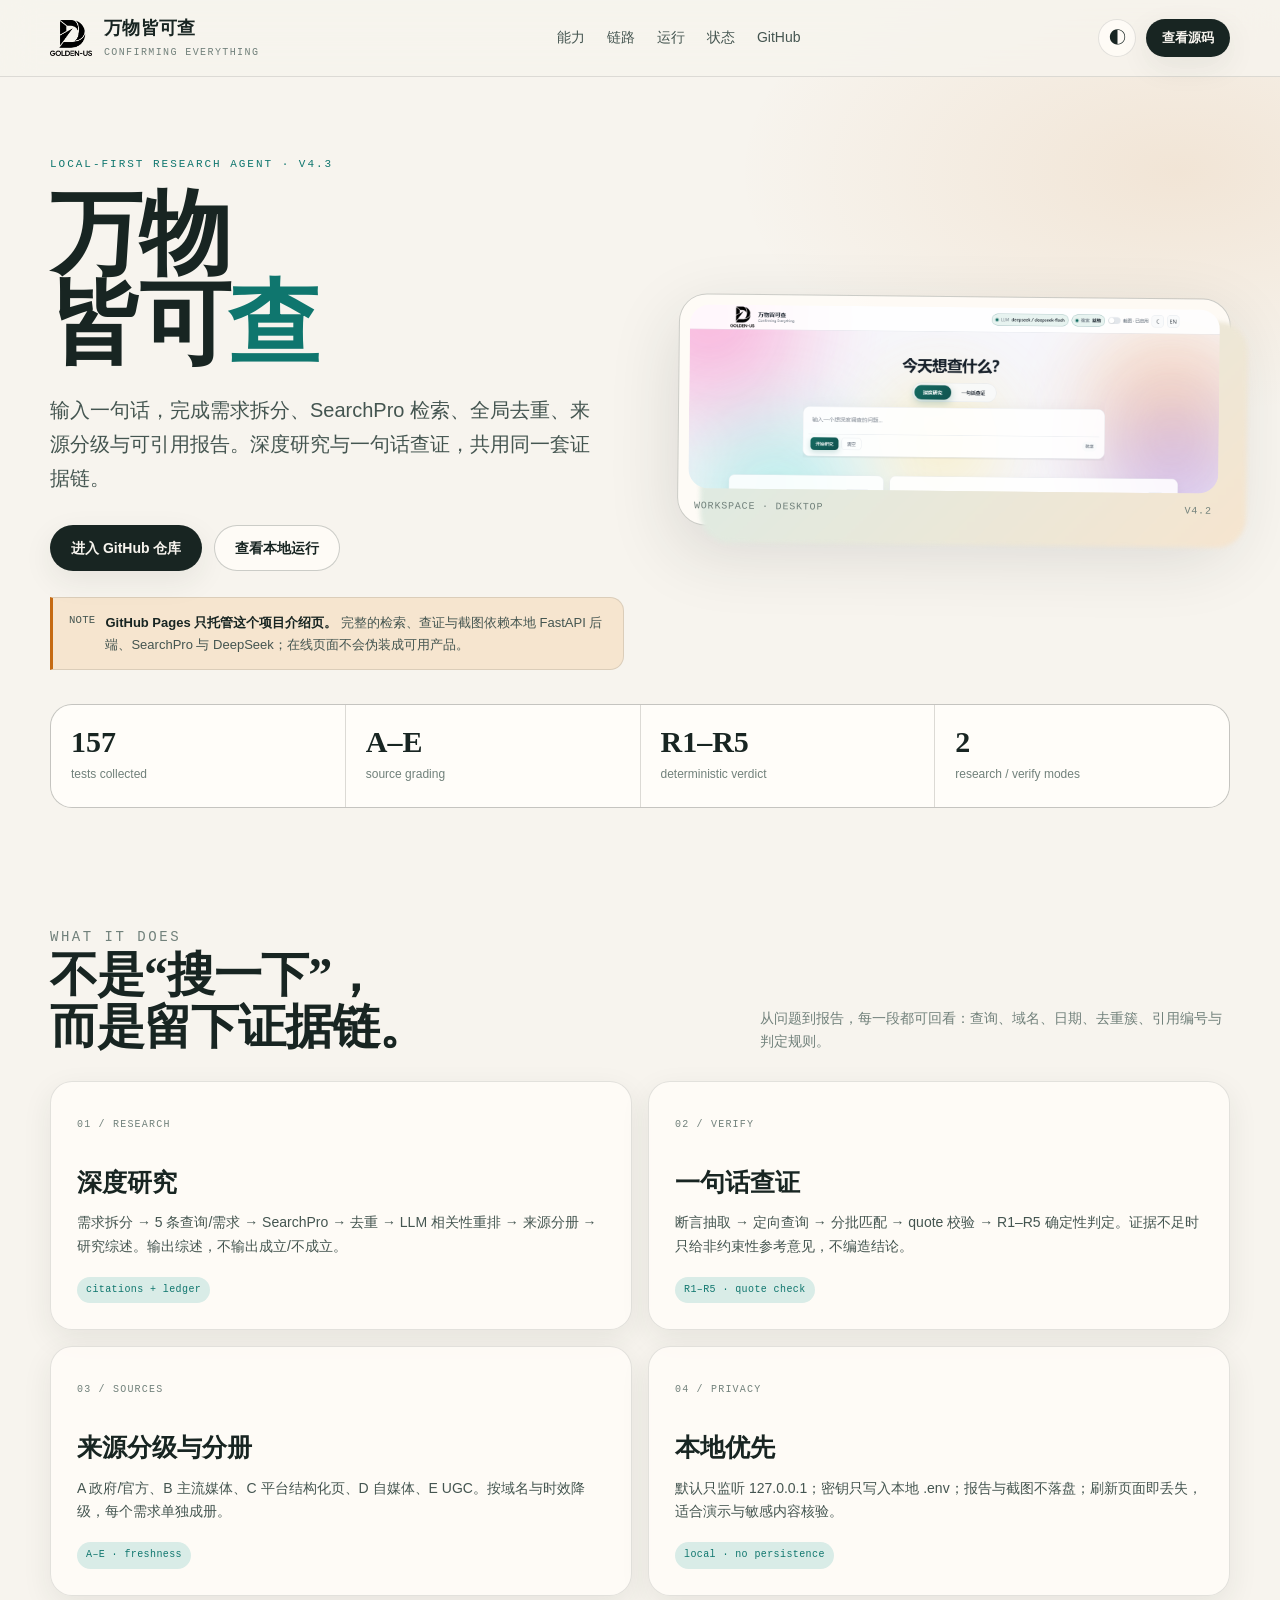
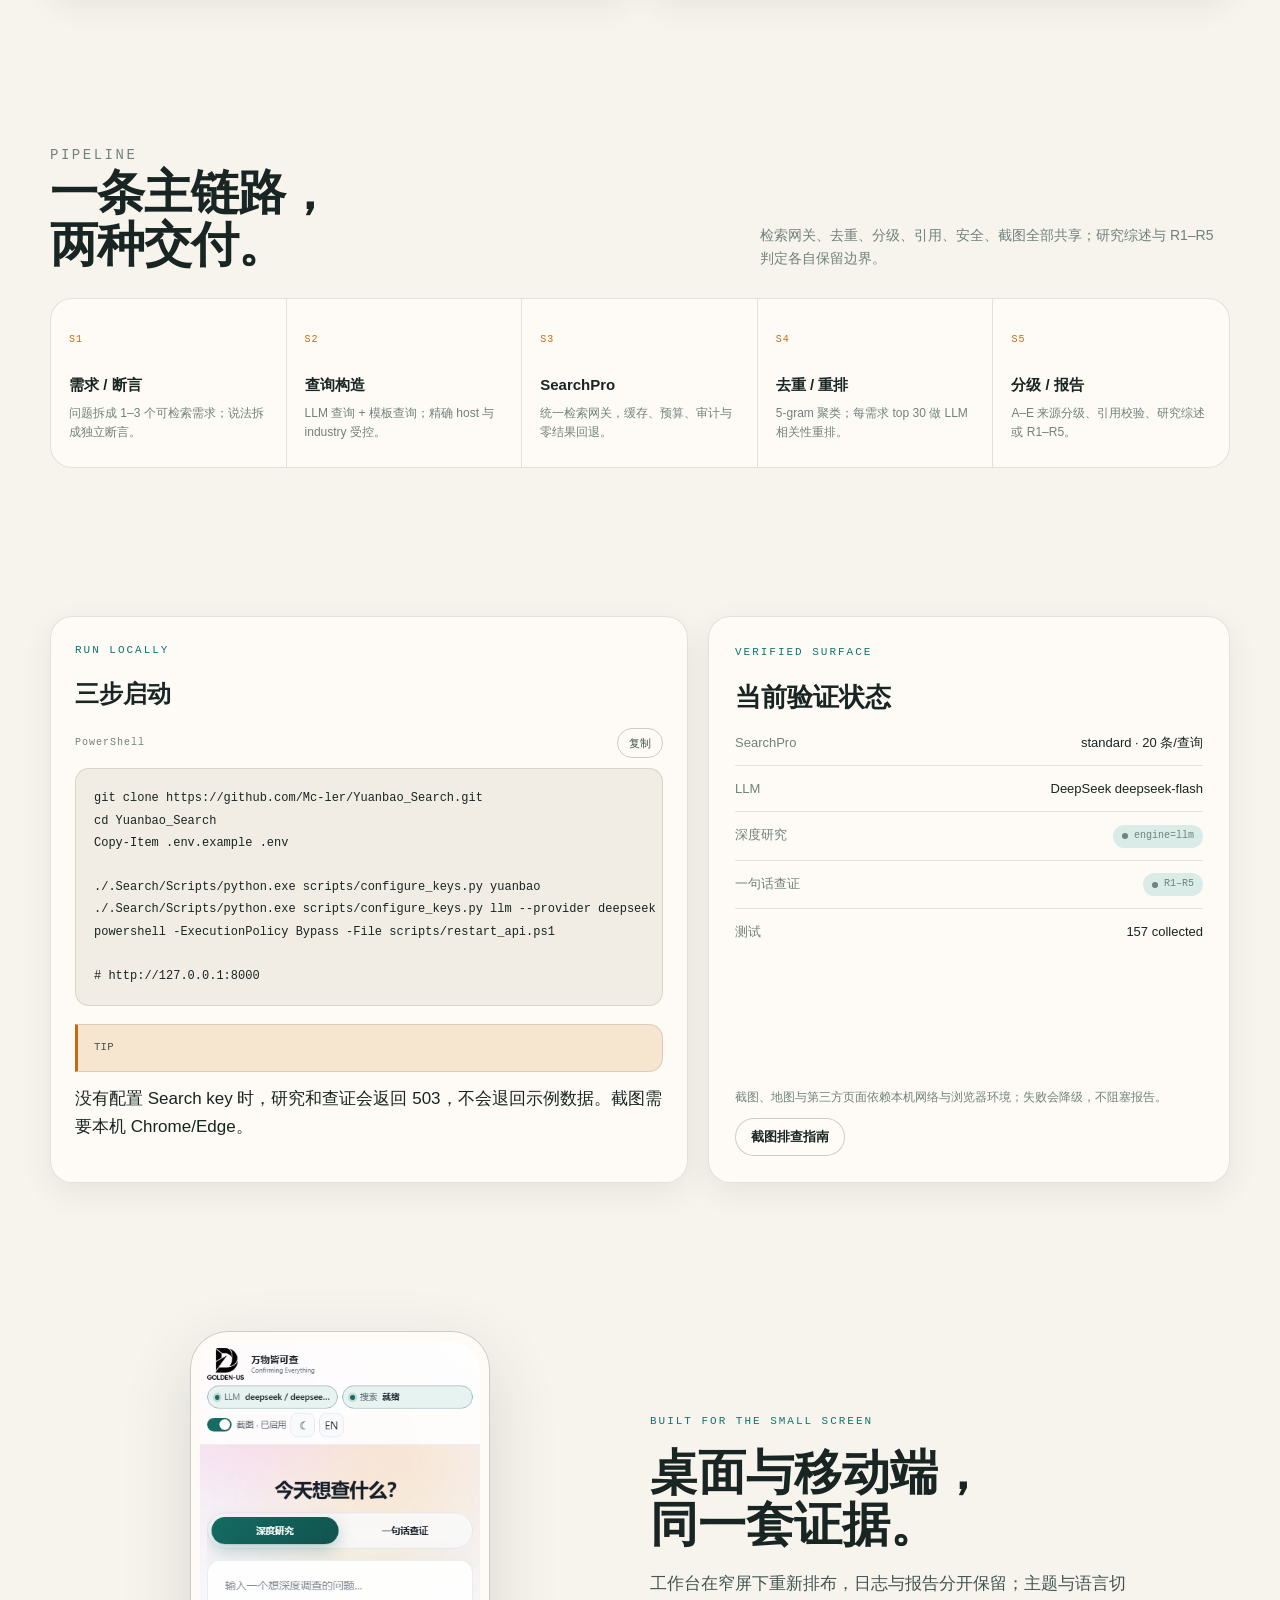
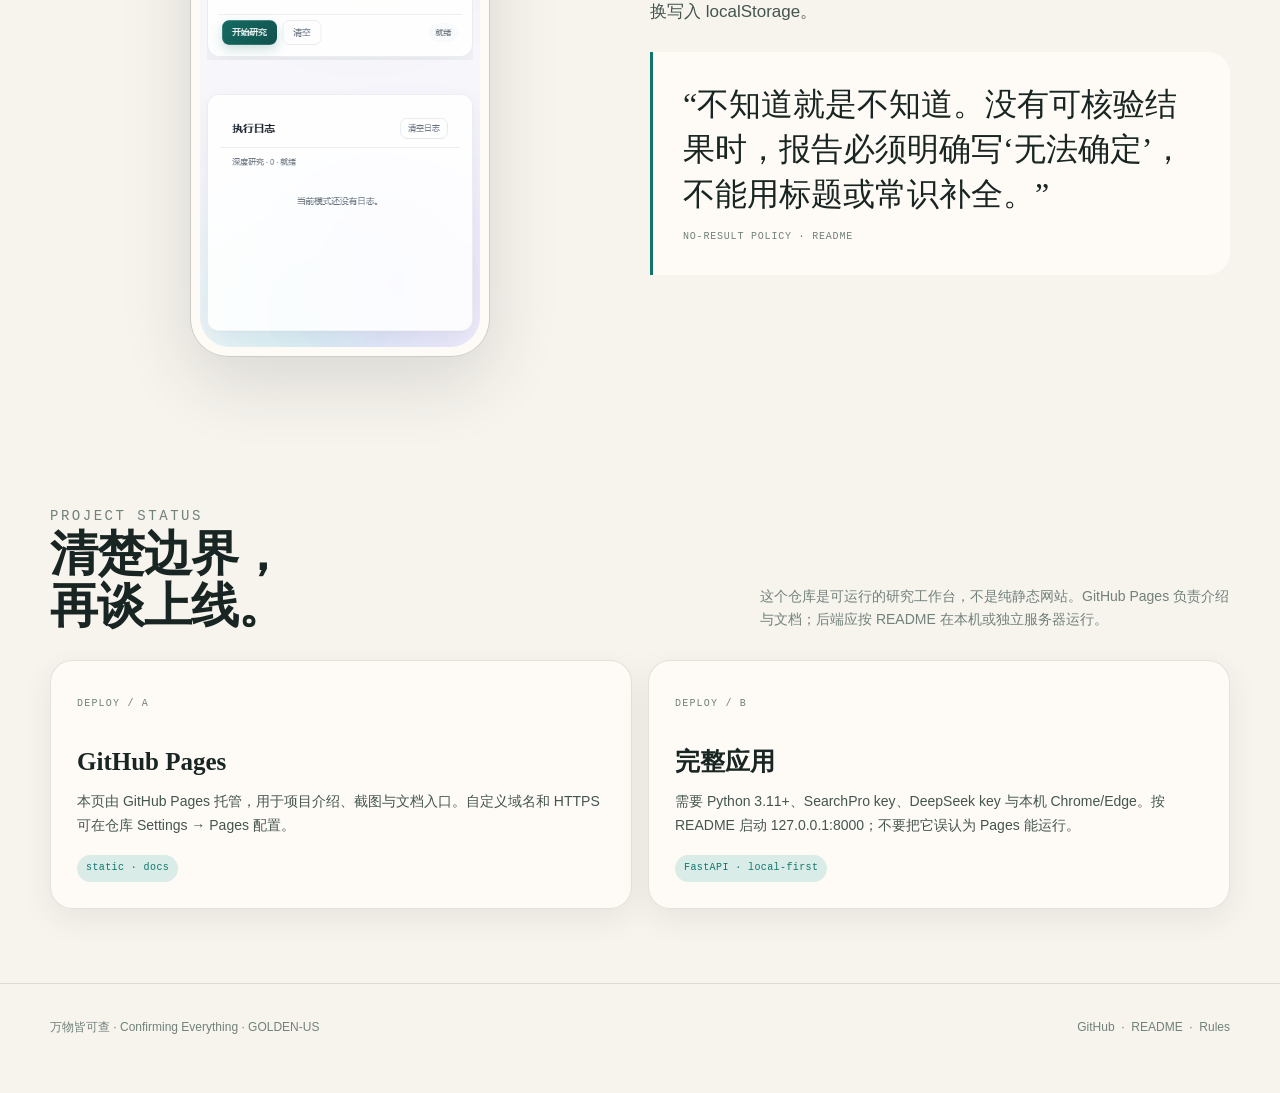
==== docs/index.html @ dab347fa "feat: harden research pipeline, natural-language reports, and add Pages site" ====
<!doctype html>
<html lang="zh-CN" data-theme="light">
<head>
  <meta charset="utf-8">
  <meta name="viewport" content="width=device-width, initial-scale=1">
  <meta name="color-scheme" content="light dark">
  <meta name="theme-color" content="#f7f4ee">
  <title>万物皆可查 · Confirming Everything</title>
  <meta name="description" content="万物皆可查：输入一句话，完成需求拆分、SearchPro 检索、来源分级、去重与可引用报告。深度研究与一句话查证双模式。">
  <meta property="og:title" content="万物皆可查 · Confirming Everything">
  <meta property="og:description" content="本地优先的研究与核验工作台：SearchPro 检索、A–E 来源分级、R1–R5 判定、可引用报告。">
  <meta property="og:type" content="website">
  <meta property="og:url" content="https://mc-ler.github.io/Yuanbao_Search/">
  <meta property="og:image" content="https://mc-ler.github.io/Yuanbao_Search/assets/desktop.png">
  <link rel="canonical" href="https://mc-ler.github.io/Yuanbao_Search/">
  <link rel="icon" type="image/png" href="assets/logo-light.png">
  <style>
    :root {
      --bg: #f7f4ee;
      --bg-deep: #efe9df;
      --surface: rgba(255, 252, 247, .86);
      --surface-solid: #fffdf9;
      --ink: #182522;
      --ink-soft: #445550;
      --muted: #71817b;
      --line: rgba(24, 37, 34, .12);
      --line-strong: rgba(24, 37, 34, .22);
      --teal: #0f766e;
      --teal-soft: #d9ece7;
      --amber: #c56a12;
      --amber-soft: #f6e5cf;
      --shadow: 0 24px 70px rgba(32, 45, 40, .14);
      --shadow-soft: 0 10px 30px rgba(32, 45, 40, .08);
      --radius: 22px;
      --radius-sm: 14px;
      --display: "Iowan Old Style", "Palatino Linotype", "Noto Serif SC", "Songti SC", "STSong", serif;
      --sans: "Aptos", "Segoe UI", "Microsoft YaHei", "PingFang SC", sans-serif;
      --mono: "Cascadia Code", "SFMono-Regular", Consolas, "Liberation Mono", monospace;
    }
    html[data-theme="dark"] {
      --bg: #0b1210;
      --bg-deep: #07100d;
      --surface: rgba(16, 28, 24, .82);
      --surface-solid: #101c18;
      --ink: #edf5f0;
      --ink-soft: #b9cbc3;
      --muted: #8ba39a;
      --line: rgba(237, 245, 240, .12);
      --line-strong: rgba(237, 245, 240, .24);
      --teal: #6fd8c7;
      --teal-soft: rgba(111, 216, 199, .14);
      --amber: #f2b36b;
      --amber-soft: rgba(242, 179, 107, .14);
      --shadow: 0 28px 80px rgba(0, 0, 0, .45);
      --shadow-soft: 0 10px 30px rgba(0, 0, 0, .28);
    }
    * { box-sizing: border-box; }
    html { scroll-behavior: smooth; }
    body {
      margin: 0;
      background:
        radial-gradient(900px 460px at 12% -8%, rgba(15, 118, 110, .13), transparent 62%),
        radial-gradient(760px 420px at 92% 4%, rgba(197, 106, 18, .11), transparent 58%),
        var(--bg);
      color: var(--ink);
      font-family: var(--sans);
      font-size: 17px;
      line-height: 1.65;
      -webkit-font-smoothing: antialiased;
      text-wrap: pretty;
    }
    a { color: inherit; }
    img { max-width: 100%; display: block; }
    button { font: inherit; }
    .wrap { width: min(1180px, calc(100% - 44px)); margin: 0 auto; }
    .mono { font-family: var(--mono); font-size: .82em; letter-spacing: .02em; }
    .eyebrow {
      margin: 0 0 16px;
      color: var(--teal);
      font-family: var(--mono);
      font-size: 11px;
      letter-spacing: .18em;
      text-transform: uppercase;
    }
    .site-header {
      position: sticky;
      top: 0;
      z-index: 20;
      backdrop-filter: blur(18px);
      background: color-mix(in srgb, var(--bg) 78%, transparent);
      border-bottom: 1px solid var(--line);
    }
    .header-inner {
      display: flex;
      align-items: center;
      justify-content: space-between;
      gap: 24px;
      min-height: 76px;
    }
    .brand { display: flex; align-items: center; gap: 12px; text-decoration: none; }
    .brand img { height: 36px; width: auto; object-fit: contain; }
    .brand .logo-dark { display: none; }
    html[data-theme="dark"] .brand .logo-light { display: none; }
    html[data-theme="dark"] .brand .logo-dark { display: block; }
    .brand-copy { display: grid; gap: 1px; }
    .brand-copy strong { font-family: var(--display); font-size: 18px; font-weight: 600; letter-spacing: .02em; }
    .brand-copy span { color: var(--muted); font-family: var(--mono); font-size: 10px; letter-spacing: .14em; text-transform: uppercase; }
    .nav { display: flex; align-items: center; gap: 22px; }
    .nav a { color: var(--ink-soft); text-decoration: none; font-size: 14px; }
    .nav a:hover { color: var(--teal); }
    .header-actions { display: flex; align-items: center; gap: 10px; }
    .icon-btn {
      width: 38px; height: 38px;
      display: inline-grid; place-items: center;
      border: 1px solid var(--line); border-radius: 999px;
      background: var(--surface); color: var(--ink);
      cursor: pointer; transition: transform .18s ease, border-color .18s ease;
    }
    .icon-btn:hover { transform: translateY(-1px); border-color: var(--line-strong); }
    .btn {
      display: inline-flex; align-items: center; justify-content: center; gap: 9px;
      min-height: 46px; padding: 0 20px;
      border-radius: 999px; border: 1px solid transparent;
      text-decoration: none; font-size: 14px; font-weight: 650;
      transition: transform .18s ease, box-shadow .18s ease, background .18s ease;
    }
    .btn:hover { transform: translateY(-1px); }
    .btn-primary { background: var(--ink); color: var(--bg); box-shadow: var(--shadow-soft); }
    .btn-secondary { background: var(--surface); color: var(--ink); border-color: var(--line-strong); }
    .btn-small { min-height: 38px; padding: 0 15px; font-size: 13px; }
    main { overflow: clip; }
    .hero { padding: 78px 0 44px; }
    .hero-grid { display: grid; grid-template-columns: minmax(0, 1.02fr) minmax(0, .98fr); gap: 54px; align-items: center; }
    .hero h1 {
      margin: 0;
      font-family: var(--display);
      font-size: clamp(52px, 7.2vw, 92px);
      line-height: .98;
      letter-spacing: -.035em;
      font-weight: 600;
    }
    .hero h1 em { color: var(--teal); font-style: normal; }
    .hero-sub {
      margin: 24px 0 0;
      max-width: 560px;
      color: var(--ink-soft);
      font-size: clamp(17px, 1.6vw, 20px);
      line-height: 1.7;
    }
    .hero-actions { display: flex; flex-wrap: wrap; gap: 12px; margin-top: 30px; }
    .hero-note {
      display: flex; gap: 10px; align-items: flex-start;
      margin-top: 26px; padding: 14px 16px;
      border: 1px solid var(--line); border-left: 3px solid var(--amber);
      border-radius: 0 var(--radius-sm) var(--radius-sm) 0;
      background: var(--amber-soft);
      color: var(--ink-soft);
      font-size: 13px; line-height: 1.65;
    }
    .hero-note strong { color: var(--ink); }
    .hero-visual { position: relative; }
    .shot-frame {
      position: relative;
      padding: 10px;
      border: 1px solid var(--line-strong);
      border-radius: 28px;
      background: var(--surface);
      box-shadow: var(--shadow);
      transform: rotate(.6deg);
    }
    .shot-frame::before {
      content: "";
      position: absolute; inset: 22px -18px -18px 22px;
      z-index: -1; border-radius: 30px;
      background: linear-gradient(135deg, var(--teal-soft), var(--amber-soft));
      filter: blur(2px);
    }
    .shot-frame img { border-radius: 20px; width: 100%; height: auto; }
    .shot-caption {
      display: flex; justify-content: space-between; gap: 12px;
      padding: 10px 6px 0; color: var(--muted);
      font-family: var(--mono); font-size: 10px; letter-spacing: .08em; text-transform: uppercase;
    }
    .stats {
      display: grid; grid-template-columns: repeat(4, minmax(0, 1fr));
      gap: 1px; margin: 34px 0 0;
      border: 1px solid var(--line); border-radius: var(--radius);
      overflow: hidden; background: var(--line);
    }
    .stat { padding: 22px 20px; background: var(--surface-solid); }
    .stat strong { display: block; font-family: var(--display); font-size: 30px; line-height: 1; font-weight: 600; }
    .stat span { display: block; margin-top: 8px; color: var(--muted); font-size: 12px; }
    section { padding: 74px 0; }
    .section-head { display: flex; align-items: end; justify-content: space-between; gap: 24px; margin-bottom: 28px; }
    .section-head h2 { margin: 0; font-family: var(--display); font-size: clamp(32px, 4vw, 48px); line-height: 1.08; letter-spacing: -.02em; font-weight: 600; }
    .section-head p { max-width: 470px; margin: 0; color: var(--muted); font-size: 14px; }
    .feature-grid { display: grid; grid-template-columns: repeat(2, minmax(0, 1fr)); gap: 16px; }
    .feature {
      position: relative; padding: 26px;
      border: 1px solid var(--line); border-radius: var(--radius);
      background: var(--surface); box-shadow: var(--shadow-soft);
      text-decoration: none; overflow: hidden;
      transition: transform .2s ease, border-color .2s ease;
    }
    .feature:hover { transform: translateY(-3px); border-color: var(--line-strong); }
    .feature .num { color: var(--muted); font-family: var(--mono); font-size: 10px; letter-spacing: .12em; }
    .feature h3 { margin: 26px 0 8px; font-family: var(--display); font-size: 25px; font-weight: 600; }
    .feature p { margin: 0; color: var(--ink-soft); font-size: 14px; line-height: 1.7; }
    .feature .tag { display: inline-block; margin-top: 18px; padding: 5px 9px; border-radius: 999px; background: var(--teal-soft); color: var(--teal); font-family: var(--mono); font-size: 10px; letter-spacing: .04em; }
    .flow {
      display: grid; grid-template-columns: repeat(5, minmax(0, 1fr)); gap: 0;
      margin-top: 10px; border: 1px solid var(--line); border-radius: var(--radius);
      overflow: hidden; background: var(--surface);
    }
    .flow-step { position: relative; padding: 24px 18px; min-height: 150px; border-right: 1px solid var(--line); }
    .flow-step:last-child { border-right: 0; }
    .flow-step .idx { color: var(--amber); font-family: var(--mono); font-size: 10px; letter-spacing: .1em; }
    .flow-step h4 { margin: 22px 0 6px; font-size: 15px; }
    .flow-step p { margin: 0; color: var(--muted); font-size: 12px; line-height: 1.6; }
    .flow-step::after {
      content: ""; position: absolute; right: -5px; top: 50%;
      width: 9px; height: 9px; border-top: 1px solid var(--line-strong); border-right: 1px solid var(--line-strong);
      transform: rotate(45deg); background: var(--bg); display: none;
    }
    .split { display: grid; grid-template-columns: minmax(0, 1.1fr) minmax(0, .9fr); gap: 20px; align-items: stretch; }
    .panel { border: 1px solid var(--line); border-radius: var(--radius); background: var(--surface); box-shadow: var(--shadow-soft); }
    .code-panel { padding: 24px; }
    .code-panel h3 { margin: 0 0 14px; font-family: var(--display); font-size: 24px; font-weight: 600; }
    .code-head { display: flex; justify-content: space-between; align-items: center; gap: 10px; margin-bottom: 10px; }
    .code-head span { color: var(--muted); font-family: var(--mono); font-size: 10px; letter-spacing: .1em; }
    pre {
      margin: 0; padding: 18px; overflow: auto;
      border: 1px solid var(--line); border-radius: var(--radius-sm);
      background: color-mix(in srgb, var(--bg-deep) 78%, transparent);
      color: var(--ink); font-family: var(--mono); font-size: 12px; line-height: 1.85;
    }
    .copy-btn { border: 1px solid var(--line-strong); background: transparent; color: var(--ink-soft); border-radius: 999px; padding: 5px 11px; cursor: pointer; font-size: 11px; }
    .copy-btn:hover { color: var(--teal); border-color: var(--teal); }
    .status-panel { padding: 26px; display: flex; flex-direction: column; justify-content: space-between; gap: 20px; }
    .status-list { display: grid; gap: 12px; margin: 0; padding: 0; list-style: none; }
    .status-list li { display: flex; justify-content: space-between; gap: 18px; padding-bottom: 12px; border-bottom: 1px solid var(--line); font-size: 13px; }
    .status-list li:last-child { border-bottom: 0; padding-bottom: 0; }
    .status-list span:first-child { color: var(--muted); }
    .status-list span:last-child { text-align: right; }
    .pill { display: inline-flex; align-items: center; gap: 6px; padding: 3px 9px; border-radius: 999px; background: var(--teal-soft); color: var(--teal); font-family: var(--mono); font-size: 10px; }
    .dot { width: 6px; height: 6px; border-radius: 50%; background: currentColor; }
    .mobile-showcase { display: grid; grid-template-columns: 1fr 1fr; gap: 20px; align-items: center; }
    .phone-frame { width: min(300px, 100%); margin: 0 auto; padding: 9px; border-radius: 38px; border: 1px solid var(--line-strong); background: var(--surface); box-shadow: var(--shadow); }
    .phone-frame img { border-radius: 30px; }
    .quote { padding: 30px; border-left: 3px solid var(--teal); background: var(--surface); border-radius: 0 var(--radius) var(--radius) 0; }
    .quote p { margin: 0; font-family: var(--display); font-size: clamp(22px, 2.6vw, 32px); line-height: 1.4; }
    .quote small { display: block; margin-top: 12px; color: var(--muted); font-family: var(--mono); font-size: 10px; letter-spacing: .08em; text-transform: uppercase; }
    .site-footer { border-top: 1px solid var(--line); padding: 34px 0 46px; color: var(--muted); font-size: 12px; }
    .footer-inner { display: flex; justify-content: space-between; gap: 24px; flex-wrap: wrap; }
    .footer-inner a { text-decoration: none; }
    .footer-inner a:hover { color: var(--teal); }
    .reveal { opacity: 0; transform: translateY(14px); transition: opacity .7s ease, transform .7s ease; }
    .reveal.visible { opacity: 1; transform: none; }
    @media (max-width: 900px) {
      .hero-grid, .split, .mobile-showcase { grid-template-columns: 1fr; }
      .hero { padding-top: 52px; }
      .hero-visual { order: -1; }
      .shot-frame { transform: none; }
      .feature-grid { grid-template-columns: 1fr; }
      .flow { grid-template-columns: 1fr 1fr; }
      .flow-step { border-bottom: 1px solid var(--line); }
      .stats { grid-template-columns: 1fr 1fr; }
      .nav { display: none; }
    }
    @media (max-width: 560px) {
      .wrap { width: calc(100% - 28px); }
      .brand-copy span { display: none; }
      .header-actions .btn { display: none; }
      .hero h1 { font-size: 56px; }
      .flow { grid-template-columns: 1fr; }
      .flow-step { min-height: 0; border-right: 0; }
      .stats { grid-template-columns: 1fr; }
      section { padding: 54px 0; }
      .section-head { display: block; }
      .section-head p { margin-top: 10px; }
    }
    @media (prefers-reduced-motion: reduce) {
      html { scroll-behavior: auto; }
      *, *::before, *::after { transition: none !important; animation: none !important; }
      .reveal { opacity: 1; transform: none; }
    }
  </style>
</head>
<body>
  <header class="site-header">
    <div class="wrap header-inner">
      <a class="brand" href="./" aria-label="万物皆可查 · Confirming Everything">
        <img class="logo-light" src="assets/logo-light.png" alt="GOLDEN-US">
        <img class="logo-dark" src="assets/logo-dark.png" alt="">
        <span class="brand-copy">
          <strong>万物皆可查</strong>
          <span>Confirming Everything</span>
        </span>
      </a>
      <nav class="nav" aria-label="主导航">
        <a href="#capabilities">能力</a>
        <a href="#workflow">链路</a>
        <a href="#run">运行</a>
        <a href="#status">状态</a>
        <a href="https://github.com/Mc-ler/Yuanbao_Search" target="_blank" rel="noopener">GitHub</a>
      </nav>
      <div class="header-actions">
        <button class="icon-btn" id="themeBtn" type="button" aria-label="切换主题" title="切换主题">◐</button>
        <a class="btn btn-primary btn-small" href="https://github.com/Mc-ler/Yuanbao_Search" target="_blank" rel="noopener">查看源码</a>
      </div>
    </div>
  </header>

  <main>
    <section class="hero" aria-labelledby="hero-title">
      <div class="wrap">
        <div class="hero-grid">
          <div>
            <p class="eyebrow">Local-first research agent · v4.3</p>
            <h1 id="hero-title">万物<br>皆可<em>查</em></h1>
            <p class="hero-sub">输入一句话，完成需求拆分、SearchPro 检索、全局去重、来源分级与可引用报告。深度研究与一句话查证，共用同一套证据链。</p>
            <div class="hero-actions">
              <a class="btn btn-primary" href="https://github.com/Mc-ler/Yuanbao_Search" target="_blank" rel="noopener">进入 GitHub 仓库</a>
              <a class="btn btn-secondary" href="#run">查看本地运行</a>
            </div>
            <div class="hero-note">
              <span class="mono">NOTE</span>
              <div><strong>GitHub Pages 只托管这个项目介绍页。</strong> 完整的检索、查证与截图依赖本地 FastAPI 后端、SearchPro 与 DeepSeek；在线页面不会伪装成可用产品。</div>
            </div>
          </div>
          <div class="hero-visual">
            <div class="shot-frame">
              <img src="assets/desktop.png" alt="万物皆可查桌面端界面" width="1200" height="900">
              <div class="shot-caption"><span>Workspace · desktop</span><span>v4.2</span></div>
            </div>
          </div>
        </div>
        <div class="stats" aria-label="项目事实">
          <div class="stat"><strong>157</strong><span>tests collected</span></div>
          <div class="stat"><strong>A–E</strong><span>source grading</span></div>
          <div class="stat"><strong>R1–R5</strong><span>deterministic verdict</span></div>
          <div class="stat"><strong>2</strong><span>research / verify modes</span></div>
        </div>
      </div>
    </section>

    <section id="capabilities">
      <div class="wrap">
        <div class="section-head reveal">
          <div>
            <p class="eyebrow">What it does</p>
            <h2>不是“搜一下”，<br>而是留下证据链。</h2>
          </div>
          <p>从问题到报告，每一段都可回看：查询、域名、日期、去重簇、引用编号与判定规则。</p>
        </div>
        <div class="feature-grid">
          <a class="feature reveal" href="https://github.com/Mc-ler/Yuanbao_Search/blob/main/README.md" target="_blank" rel="noopener">
            <span class="num">01 / RESEARCH</span>
            <h3>深度研究</h3>
            <p>需求拆分 → 5 条查询/需求 → SearchPro → 去重 → LLM 相关性重排 → 来源分册 → 研究综述。输出综述，不输出成立/不成立。</p>
            <span class="tag">citations + ledger</span>
          </a>
          <a class="feature reveal" href="https://github.com/Mc-ler/Yuanbao_Search/blob/main/README.md" target="_blank" rel="noopener">
            <span class="num">02 / VERIFY</span>
            <h3>一句话查证</h3>
            <p>断言抽取 → 定向查询 → 分批匹配 → quote 校验 → R1–R5 确定性判定。证据不足时只给非约束性参考意见，不编造结论。</p>
            <span class="tag">R1–R5 · quote check</span>
          </a>
          <a class="feature reveal" href="https://github.com/Mc-ler/Yuanbao_Search/blob/main/README.md" target="_blank" rel="noopener">
            <span class="num">03 / SOURCES</span>
            <h3>来源分级与分册</h3>
            <p>A 政府/官方、B 主流媒体、C 平台结构化页、D 自媒体、E UGC。按域名与时效降级，每个需求单独成册。</p>
            <span class="tag">A–E · freshness</span>
          </a>
          <a class="feature reveal" href="https://github.com/Mc-ler/Yuanbao_Search/blob/main/README.md" target="_blank" rel="noopener">
            <span class="num">04 / PRIVACY</span>
            <h3>本地优先</h3>
            <p>默认只监听 127.0.0.1；密钥只写入本地 .env；报告与截图不落盘；刷新页面即丢失，适合演示与敏感内容核验。</p>
            <span class="tag">local · no persistence</span>
          </a>
        </div>
      </div>
    </section>

    <section id="workflow">
      <div class="wrap">
        <div class="section-head reveal">
          <div>
            <p class="eyebrow">Pipeline</p>
            <h2>一条主链路，<br>两种交付。</h2>
          </div>
          <p>检索网关、去重、分级、引用、安全、截图全部共享；研究综述与 R1–R5 判定各自保留边界。</p>
        </div>
        <div class="flow reveal" aria-label="处理链路">
          <div class="flow-step"><span class="idx">S1</span><h4>需求 / 断言</h4><p>问题拆成 1–3 个可检索需求；说法拆成独立断言。</p></div>
          <div class="flow-step"><span class="idx">S2</span><h4>查询构造</h4><p>LLM 查询 + 模板查询；精确 host 与 industry 受控。</p></div>
          <div class="flow-step"><span class="idx">S3</span><h4>SearchPro</h4><p>统一检索网关，缓存、预算、审计与零结果回退。</p></div>
          <div class="flow-step"><span class="idx">S4</span><h4>去重 / 重排</h4><p>5-gram 聚类；每需求 top 30 做 LLM 相关性重排。</p></div>
          <div class="flow-step"><span class="idx">S5</span><h4>分级 / 报告</h4><p>A–E 来源分级、引用校验、研究综述或 R1–R5。</p></div>
        </div>
      </div>
    </section>

    <section id="run">
      <div class="wrap">
        <div class="split">
          <div class="panel code-panel reveal">
            <p class="eyebrow">Run locally</p>
            <h3>三步启动</h3>
            <div class="code-head"><span>PowerShell</span><button class="copy-btn" data-copy="#quickstart" type="button">复制</button></div>
            <pre id="quickstart"><code>git clone https://github.com/Mc-ler/Yuanbao_Search.git
cd Yuanbao_Search
Copy-Item .env.example .env

./.Search/Scripts/python.exe scripts/configure_keys.py yuanbao
./.Search/Scripts/python.exe scripts/configure_keys.py llm --provider deepseek
powershell -ExecutionPolicy Bypass -File scripts/restart_api.ps1

# http://127.0.0.1:8000</code></pre>
            <p class="hero-note" style="margin-top:18px"><span class="mono">TIP</span><div>没有配置 Search key 时，研究和查证会返回 503，不会退回示例数据。截图需要本机 Chrome/Edge。</div></p>
          </div>
          <div class="panel status-panel reveal">
            <div>
              <p class="eyebrow">Verified surface</p>
              <h3 style="margin:0 0 12px;font-family:var(--display);font-size:26px;font-weight:600;">当前验证状态</h3>
              <ul class="status-list">
                <li><span>SearchPro</span><span>standard · 20 条/查询</span></li>
                <li><span>LLM</span><span>DeepSeek deepseek-flash</span></li>
                <li><span>深度研究</span><span><span class="pill"><span class="dot"></span>engine=llm</span></span></li>
                <li><span>一句话查证</span><span><span class="pill"><span class="dot"></span>R1–R5</span></span></li>
                <li><span>测试</span><span>157 collected</span></li>
              </ul>
            </div>
            <div>
              <p style="margin:0 0 10px;color:var(--muted);font-size:12px;">截图、地图与第三方页面依赖本机网络与浏览器环境；失败会降级，不阻塞报告。</p>
              <a class="btn btn-secondary btn-small" href="https://github.com/Mc-ler/Yuanbao_Search/blob/main/deliverables/SCREENSHOT-GUIDE-2026-10-25.md" target="_blank" rel="noopener">截图排查指南</a>
            </div>
          </div>
        </div>
      </div>
    </section>

    <section>
      <div class="wrap mobile-showcase">
        <div class="phone-frame reveal">
          <img src="assets/mobile.png" alt="万物皆可查移动端界面" loading="lazy">
        </div>
        <div>
          <p class="eyebrow">Built for the small screen</p>
          <h2 style="margin:0;font-family:var(--display);font-size:clamp(32px,4vw,48px);line-height:1.1;font-weight:600;">桌面与移动端，<br>同一套证据。</h2>
          <p style="color:var(--ink-soft);margin:18px 0 0;max-width:480px;">工作台在窄屏下重新排布，日志与报告分开保留；主题与语言切换写入 localStorage。</p>
          <div class="quote reveal" style="margin-top:26px;">
            <p>“不知道就是不知道。没有可核验结果时，报告必须明确写‘无法确定’，不能用标题或常识补全。”</p>
            <small>No-result policy · README</small>
          </div>
        </div>
      </div>
    </section>

    <section id="status">
      <div class="wrap">
        <div class="section-head reveal">
          <div>
            <p class="eyebrow">Project status</p>
            <h2>清楚边界，<br>再谈上线。</h2>
          </div>
          <p>这个仓库是可运行的研究工作台，不是纯静态网站。GitHub Pages 负责介绍与文档；后端应按 README 在本机或独立服务器运行。</p>
        </div>
        <div class="feature-grid">
          <div class="feature reveal">
            <span class="num">DEPLOY / A</span>
            <h3>GitHub Pages</h3>
            <p>本页由 GitHub Pages 托管，用于项目介绍、截图与文档入口。自定义域名和 HTTPS 可在仓库 Settings → Pages 配置。</p>
            <span class="tag">static · docs</span>
          </div>
          <div class="feature reveal">
            <span class="num">DEPLOY / B</span>
            <h3>完整应用</h3>
            <p>需要 Python 3.11+、SearchPro key、DeepSeek key 与本机 Chrome/Edge。按 README 启动 127.0.0.1:8000；不要把它误认为 Pages 能运行。</p>
            <span class="tag">FastAPI · local-first</span>
          </div>
        </div>
      </div>
    </section>
  </main>

  <footer class="site-footer">
    <div class="wrap footer-inner">
      <div>万物皆可查 · Confirming Everything · GOLDEN-US</div>
      <div>
        <a href="https://github.com/Mc-ler/Yuanbao_Search" target="_blank" rel="noopener">GitHub</a>
        &nbsp;·&nbsp;
        <a href="https://github.com/Mc-ler/Yuanbao_Search/blob/main/README.md" target="_blank" rel="noopener">README</a>
        &nbsp;·&nbsp;
        <a href="https://github.com/Mc-ler/Yuanbao_Search/blob/main/web/rules.html" target="_blank" rel="noopener">Rules</a>
      </div>
    </div>
  </footer>

  <script>
    (function () {
      const root = document.documentElement;
      const stored = localStorage.getItem('pages.theme');
      if (stored === 'dark' || stored === 'light') root.dataset.theme = stored;
      const btn = document.getElementById('themeBtn');
      if (btn) {
        btn.addEventListener('click', function () {
          root.dataset.theme = root.dataset.theme === 'dark' ? 'light' : 'dark';
          localStorage.setItem('pages.theme', root.dataset.theme);
        });
      }
      const copy = document.querySelector('[data-copy]');
      if (copy) {
        copy.addEventListener('click', async function () {
          const target = document.querySelector(copy.getAttribute('data-copy'));
          if (!target) return;
          try {
            await navigator.clipboard.writeText(target.innerText);
            copy.textContent = '已复制';
            setTimeout(function () { copy.textContent = '复制'; }, 1600);
          } catch (e) {
            copy.textContent = '复制失败';
          }
        });
      }
      if ('IntersectionObserver' in window) {
        const observer = new IntersectionObserver(function (entries) {
          entries.forEach(function (entry) {
            if (entry.isIntersecting) {
              entry.target.classList.add('visible');
              observer.unobserve(entry.target);
            }
          });
        }, { threshold: 0.12 });
        document.querySelectorAll('.reveal').forEach(function (el) { observer.observe(el); });
      } else {
        document.querySelectorAll('.reveal').forEach(function (el) { el.classList.add('visible'); });
      }
    })();
  </script>
</body>
</html>
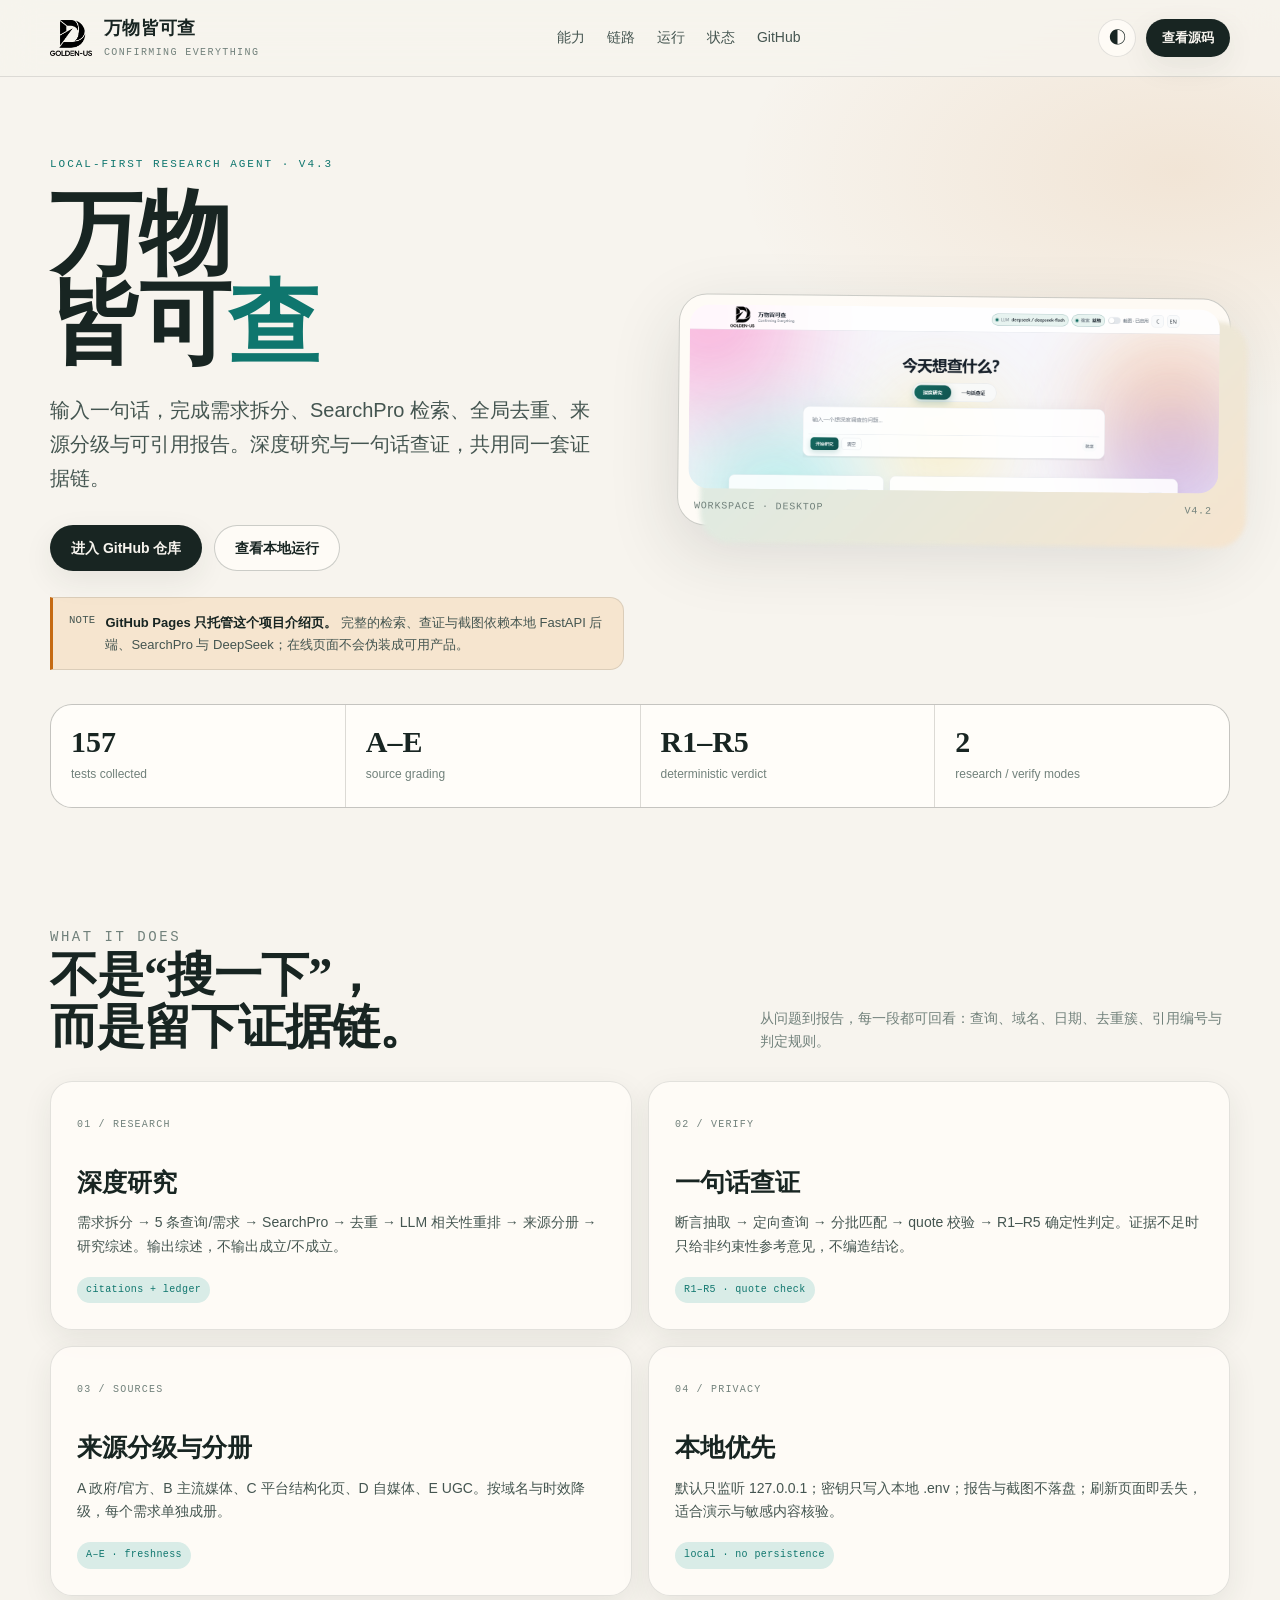
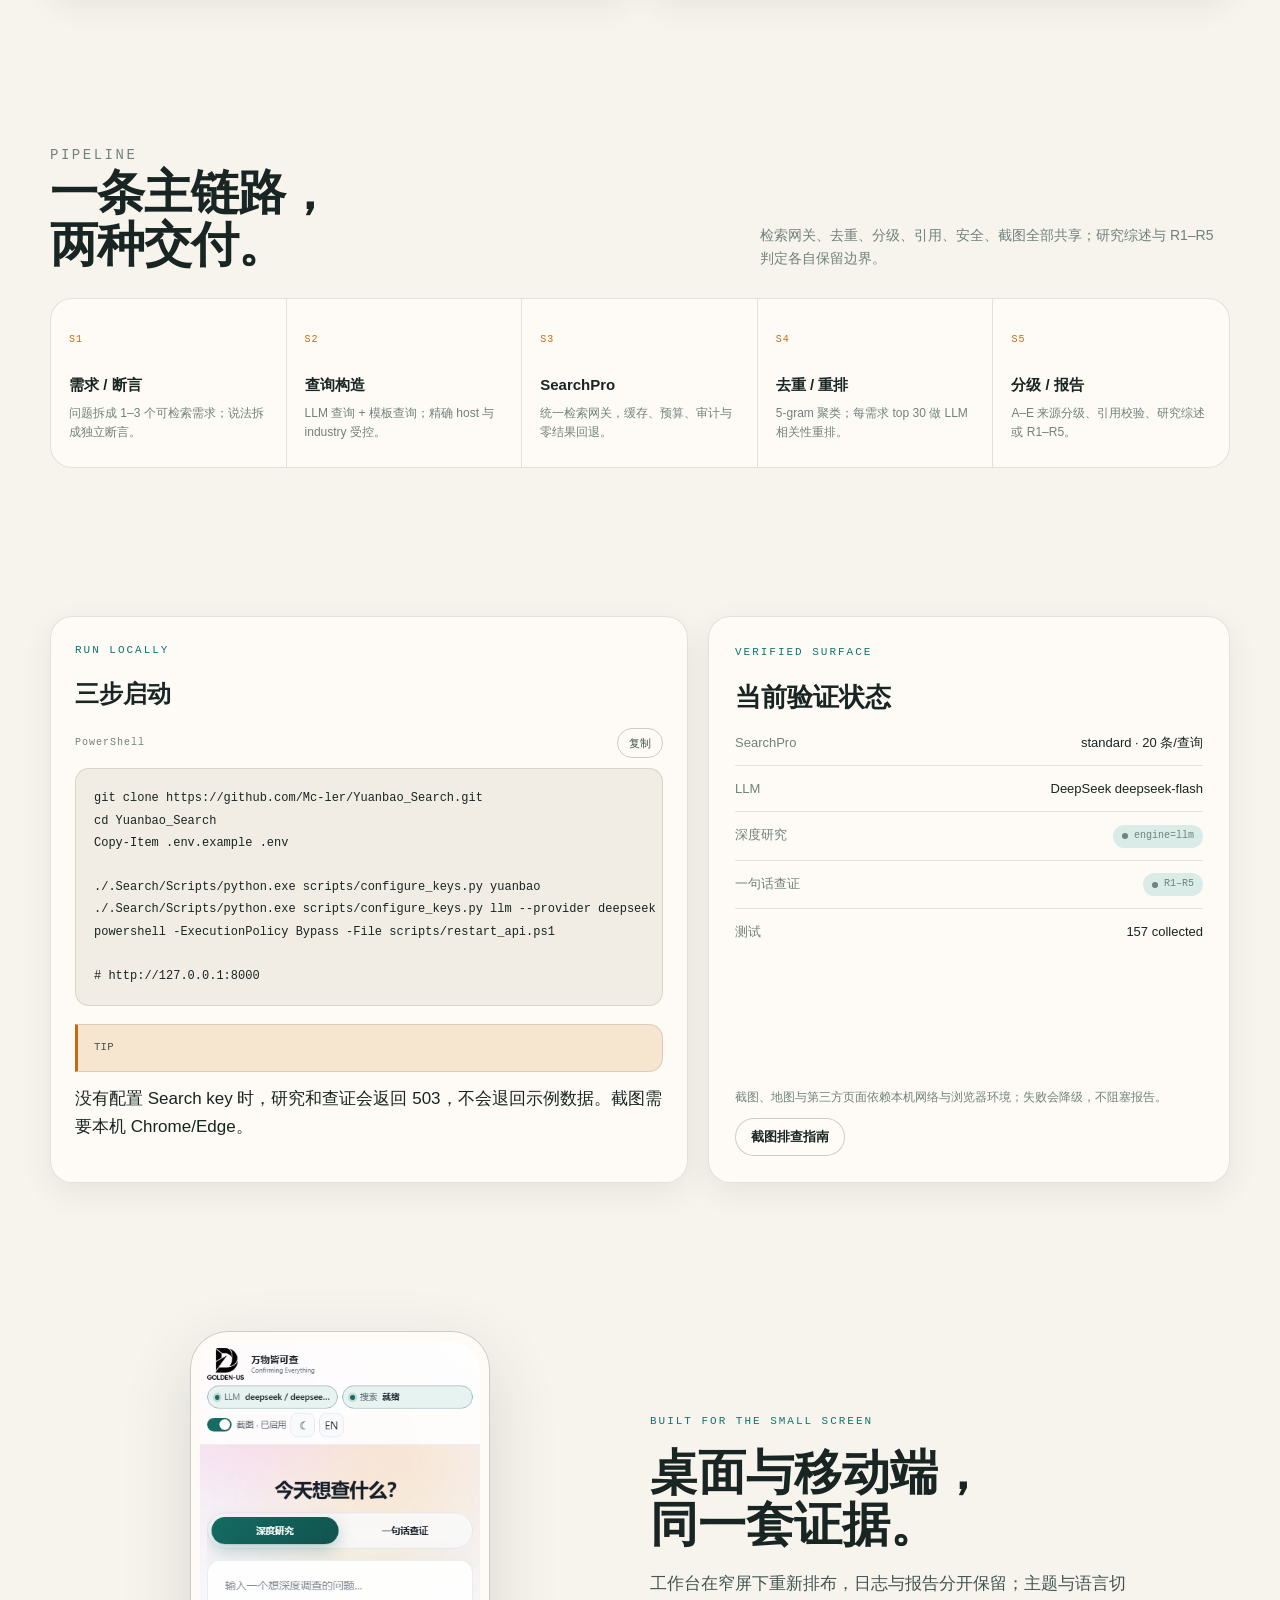
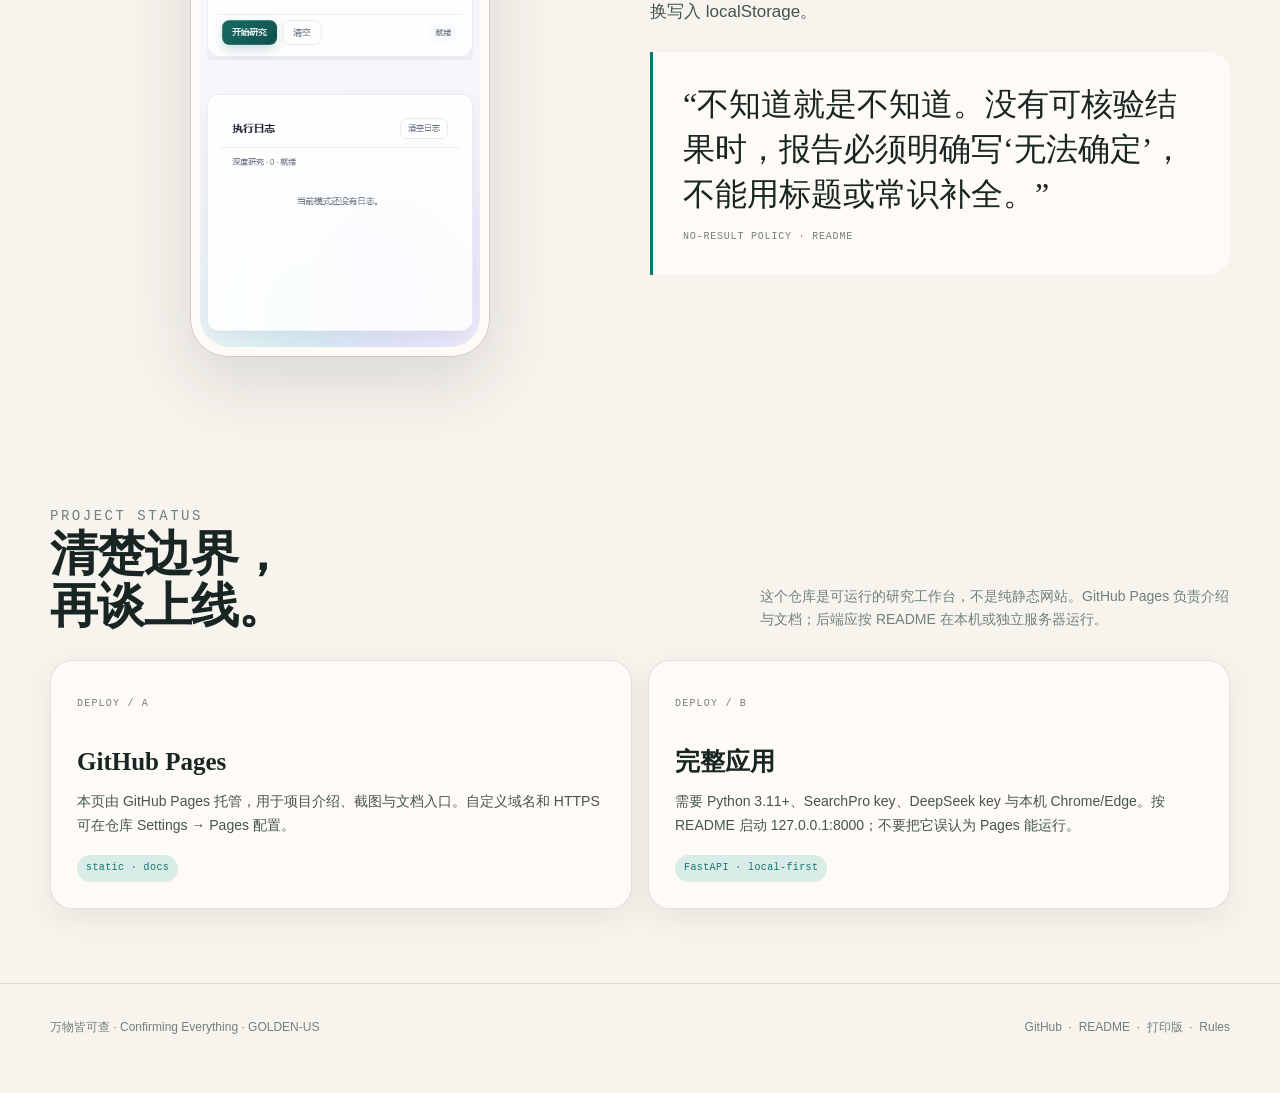
==== commit ebc2145a: "docs: add print-ready project page and local PDF source" ====
--- a/docs/index.html
+++ b/docs/index.html
@@ -491,6 +491,8 @@
         <a href="https://github.com/Mc-ler/Yuanbao_Search" target="_blank" rel="noopener">GitHub</a>
         &nbsp;·&nbsp;
         <a href="https://github.com/Mc-ler/Yuanbao_Search/blob/main/README.md" target="_blank" rel="noopener">README</a>
+        &nbsp;·&nbsp;
+        <a href="print.html">打印版</a>
         &nbsp;·&nbsp;
         <a href="https://github.com/Mc-ler/Yuanbao_Search/blob/main/web/rules.html" target="_blank" rel="noopener">Rules</a>
       </div>
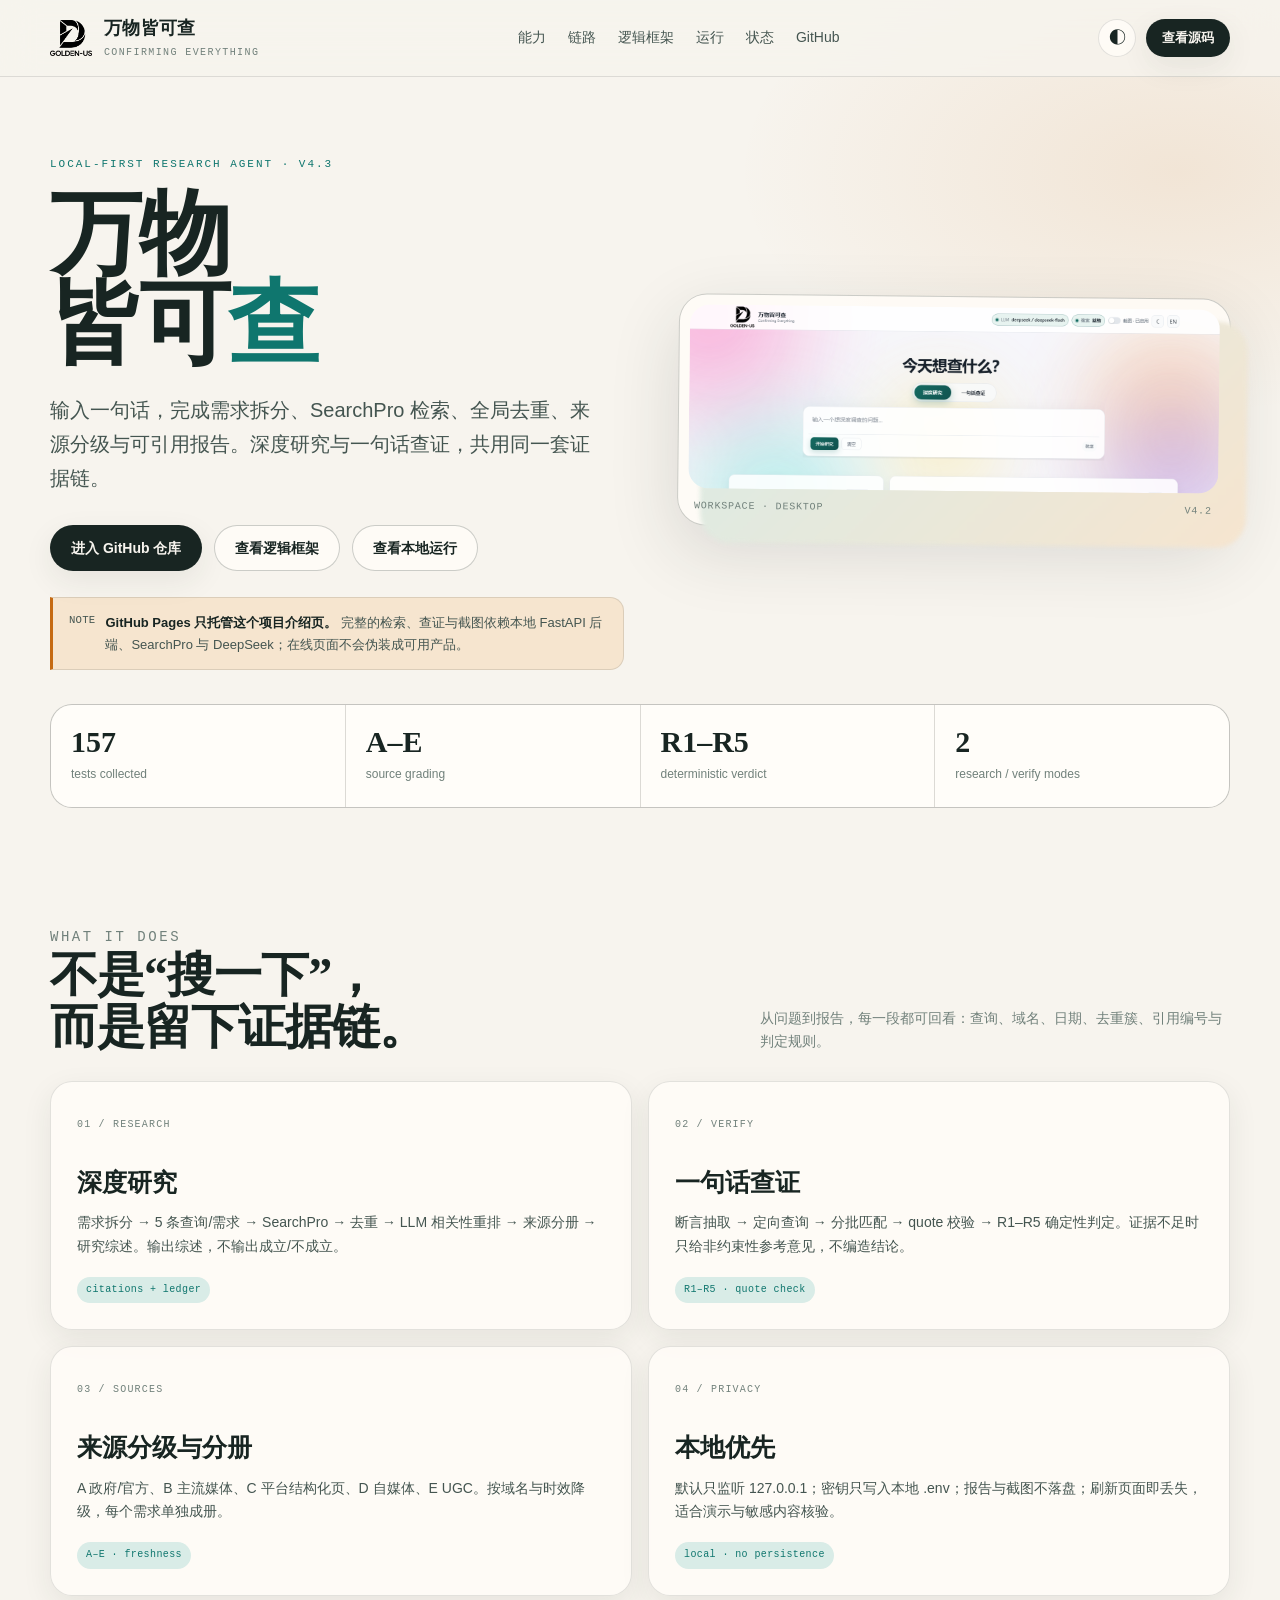
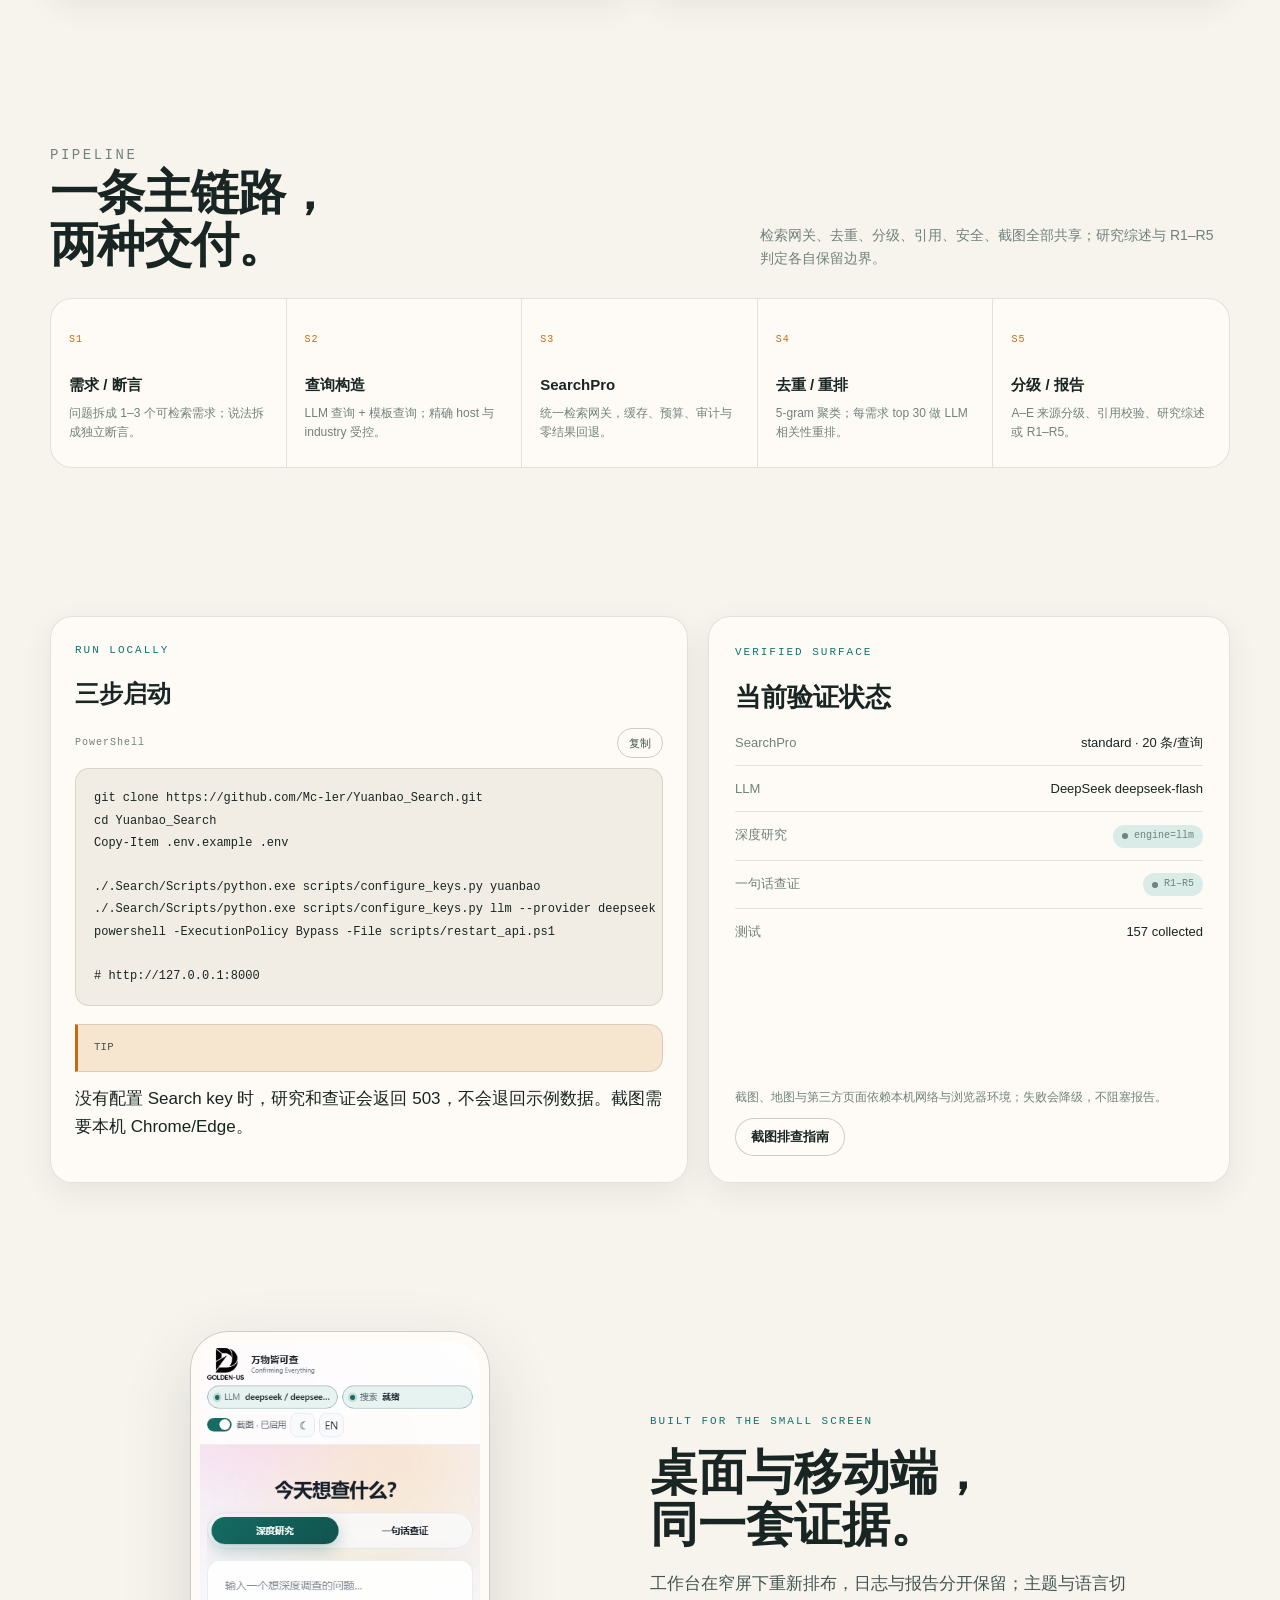
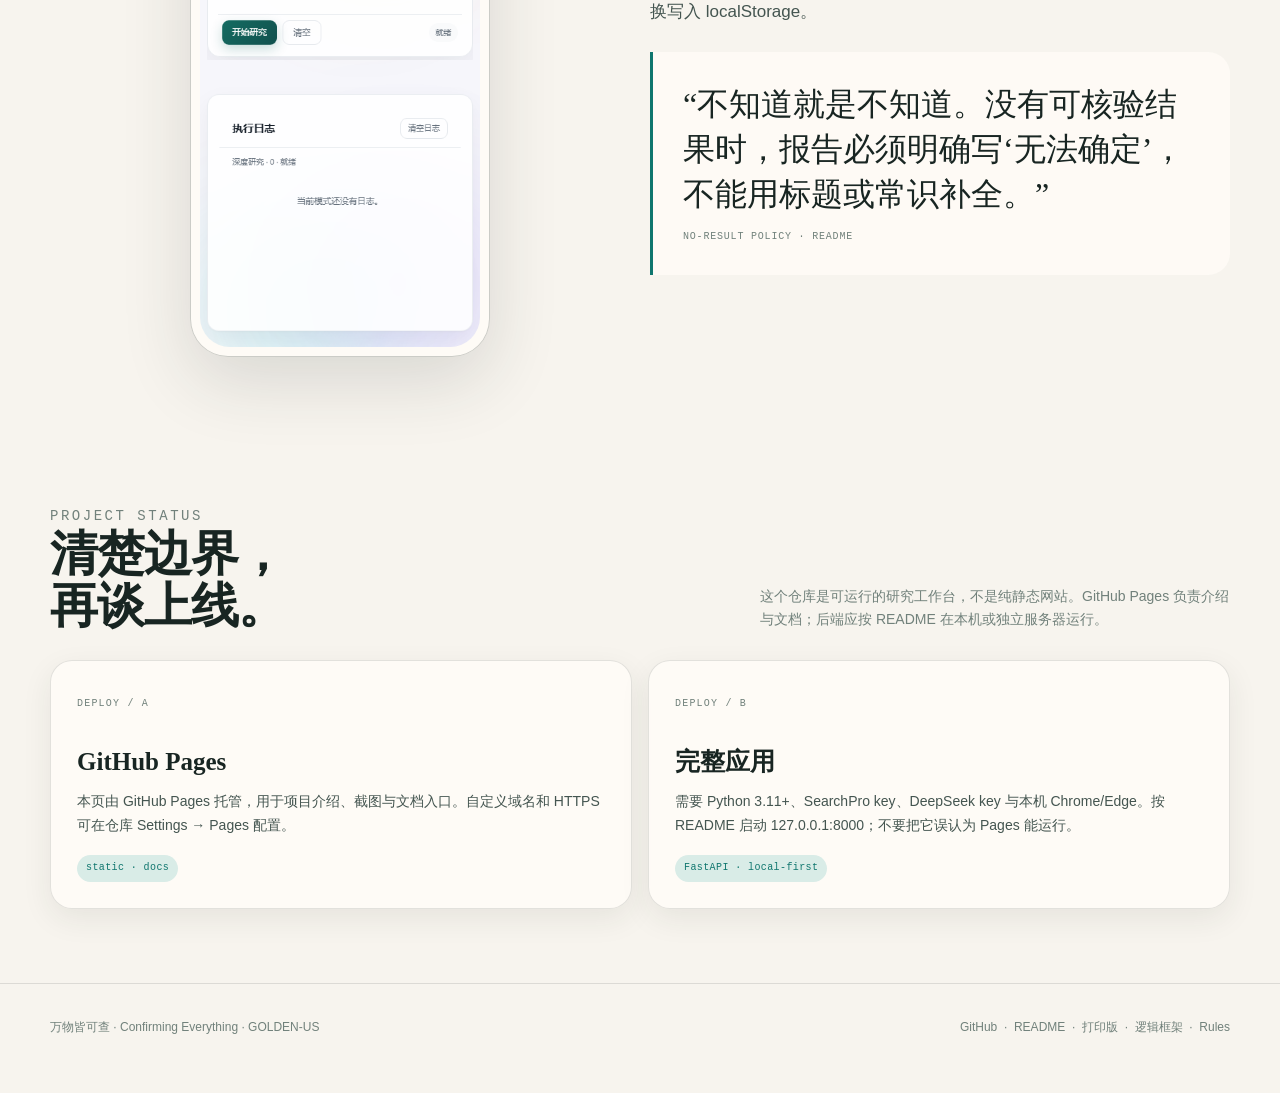
==== commit 70e802a5: "docs: publish project logic framework" ====
--- a/docs/index.html
+++ b/docs/index.html
@@ -300,6 +300,7 @@
       <nav class="nav" aria-label="主导航">
         <a href="#capabilities">能力</a>
         <a href="#workflow">链路</a>
+        <a href="project-logic.html">逻辑框架</a>
         <a href="#run">运行</a>
         <a href="#status">状态</a>
         <a href="https://github.com/Mc-ler/Yuanbao_Search" target="_blank" rel="noopener">GitHub</a>
@@ -321,6 +322,7 @@
             <p class="hero-sub">输入一句话，完成需求拆分、SearchPro 检索、全局去重、来源分级与可引用报告。深度研究与一句话查证，共用同一套证据链。</p>
             <div class="hero-actions">
               <a class="btn btn-primary" href="https://github.com/Mc-ler/Yuanbao_Search" target="_blank" rel="noopener">进入 GitHub 仓库</a>
+              <a class="btn btn-secondary" href="project-logic.html">查看逻辑框架</a>
               <a class="btn btn-secondary" href="#run">查看本地运行</a>
             </div>
             <div class="hero-note">
@@ -493,6 +495,8 @@
         <a href="https://github.com/Mc-ler/Yuanbao_Search/blob/main/README.md" target="_blank" rel="noopener">README</a>
         &nbsp;·&nbsp;
         <a href="print.html">打印版</a>
+        &nbsp;·&nbsp;
+        <a href="project-logic.html">逻辑框架</a>
         &nbsp;·&nbsp;
         <a href="https://github.com/Mc-ler/Yuanbao_Search/blob/main/web/rules.html" target="_blank" rel="noopener">Rules</a>
       </div>
